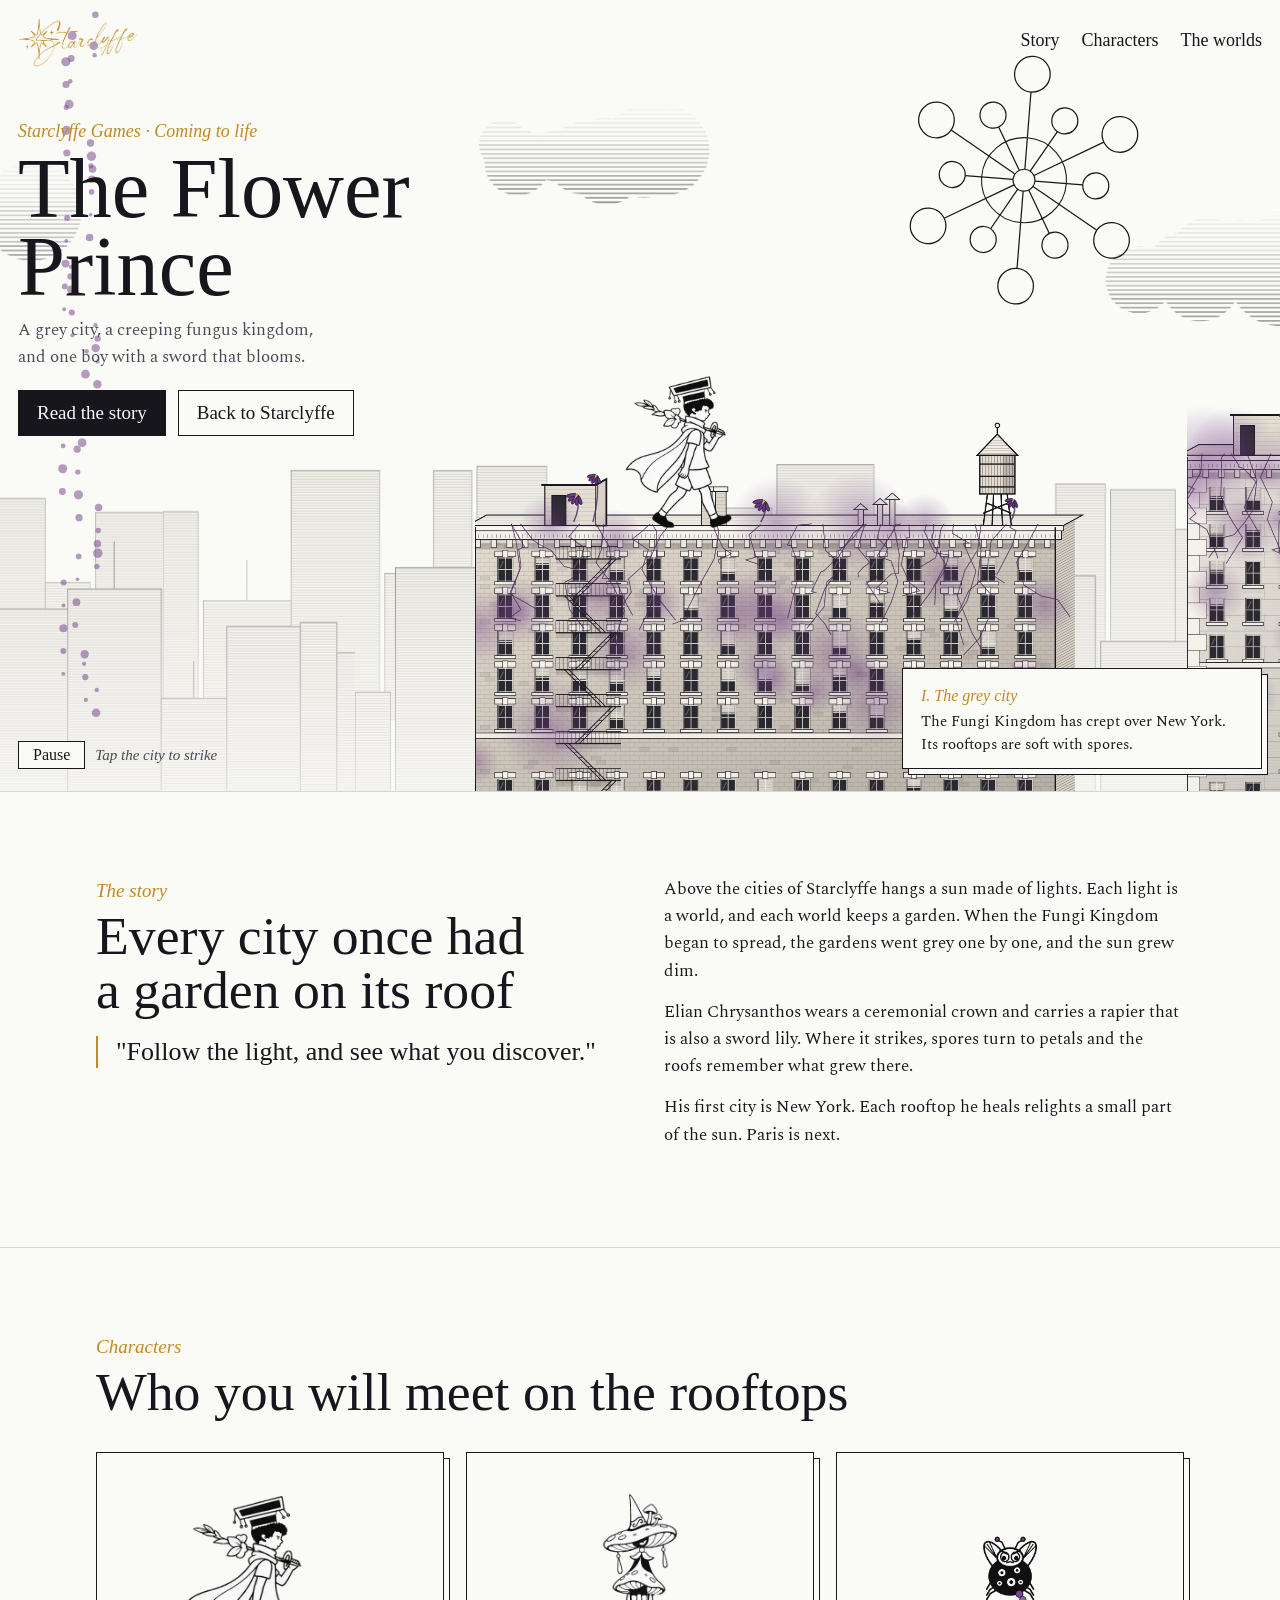
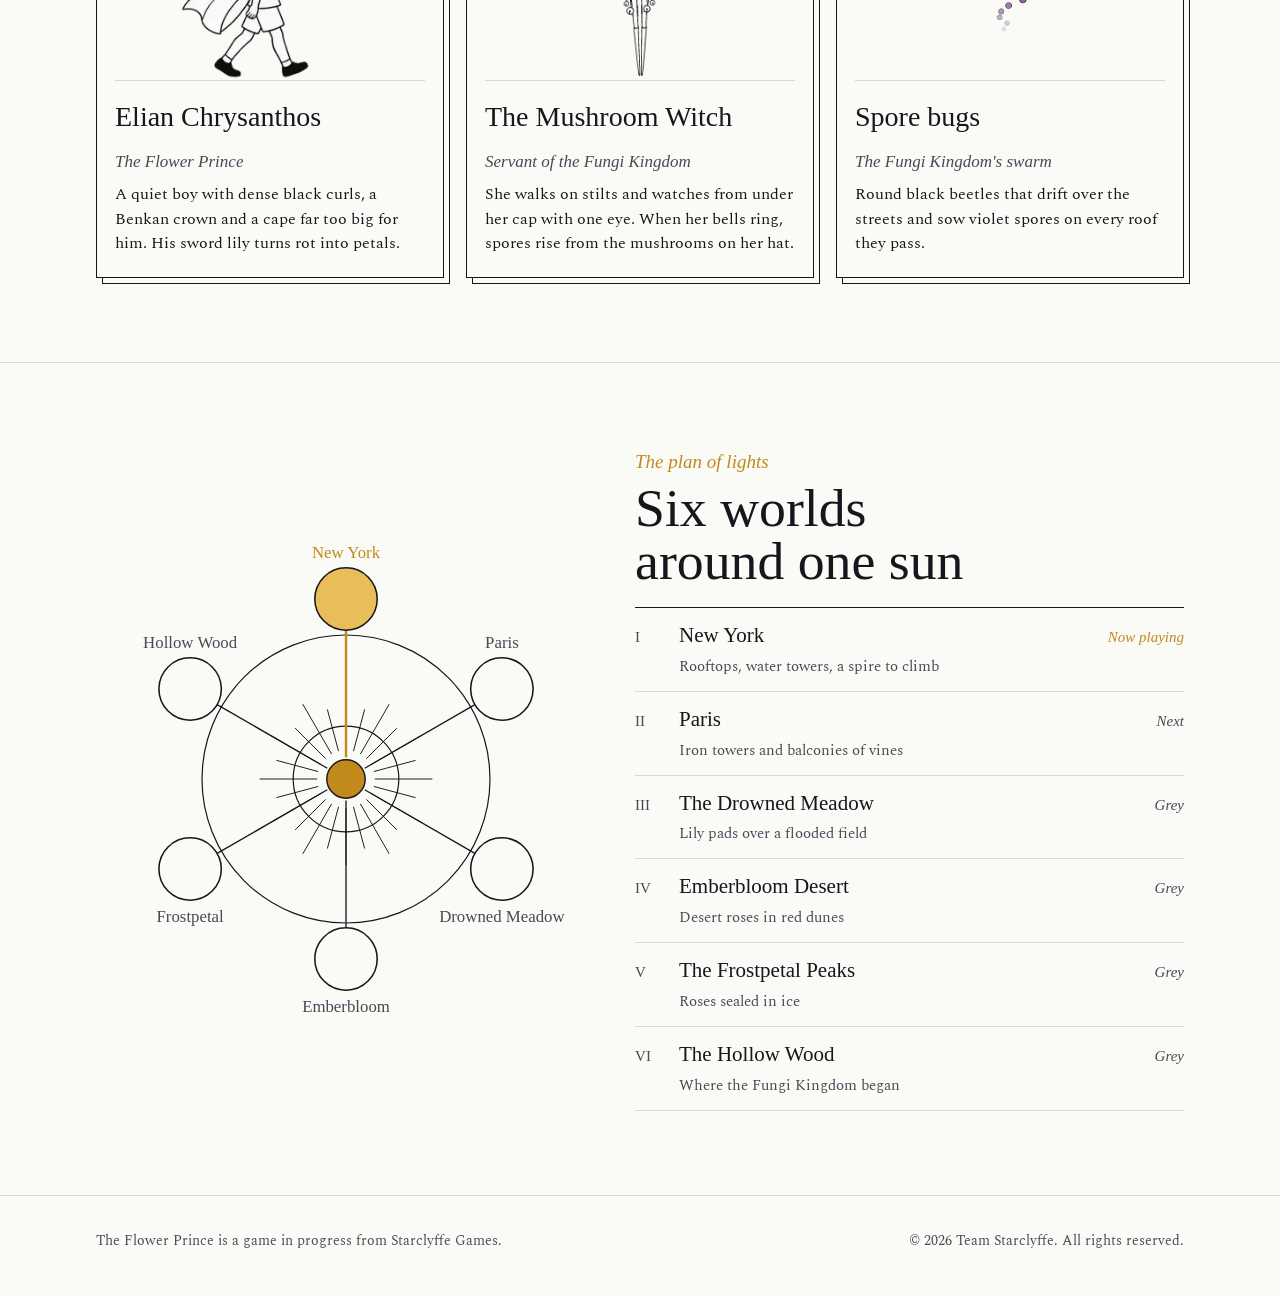
==== flowerprince/index.html @ a13a86b2 "Move Flower Prince preview to /flowerprince" ====
<!DOCTYPE html>
<html lang="en">
<head>
<meta charset="utf-8">
<meta name="viewport" content="width=device-width, initial-scale=1, viewport-fit=cover">
<link rel="icon" href="/favicon.png">
<title>The Flower Prince</title>
<meta name="claude:viewport-fit-sides" content="cover">
<meta name="description" content="The Flower Prince, a game in progress from Starclyffe. A grey city, a fungus kingdom, and one boy with a sword that blooms.">
<link rel="preconnect" href="https://fonts.googleapis.com">
<link rel="preconnect" href="https://fonts.gstatic.com" crossorigin>
<link rel="stylesheet" href="https://fonts.googleapis.com/css2?family=IM+Fell+English:ital@0;1&family=Spectral:ital,wght@0,400;0,500;1,400&display=swap">
<style>
/* Layout: Starclyffe's paper-and-ink universe. A full-width living engraving (the story plays on its own),
   then three quiet sections: the story, the characters, the plan of lights. Colour lives only in flowers and gold. */
:root {
  --paper: #FAFAF7;   /* Starclyffe paper */
  --ink: #17161D;     /* engraving ink */
  --ink2: #4A4855;    /* quiet text */
  --rule: #D9D7D0;    /* hairlines */
  --gold: #C28A1C;    /* the Games world, the sun */
  --crimson: #B0303E; /* passionflowers */
  --spore: #7A4A8E;   /* the Fungi Kingdom */
  --display: "IM Fell English", "Iowan Old Style", Georgia, serif;
  --body: "Spectral", Georgia, serif;
  color-scheme: light;
}
* { box-sizing: border-box; }
html { background: var(--paper); }
body { margin: 0; background: var(--paper); color: var(--ink); font-family: var(--body); font-size: 17px; line-height: 1.6; }
body::before { content: ""; position: fixed; inset: 0 0 auto; height: env(safe-area-inset-top, 0px); z-index: 10; background: var(--paper); }
a { color: inherit; }
:focus-visible { outline: 2px solid var(--gold); outline-offset: 3px; }
.wrap { max-width: 1120px; margin: 0 auto; padding-left: max(16px, env(safe-area-inset-left, 0px)); padding-right: max(16px, env(safe-area-inset-right, 0px)); }

/* top bar, like the cluster page */
.top { position: absolute; z-index: 4; top: env(safe-area-inset-top, 0px); left: 0; right: 0; }
.top .wrap { display: flex; align-items: center; justify-content: space-between; gap: 16px; padding-block: 18px; max-width: none; padding-left: max(18px, env(safe-area-inset-left, 0px)); padding-right: max(18px, env(safe-area-inset-right, 0px)); }
.logo { display: block; width: 120px; aspect-ratio: 1100 / 446; background: var(--gold); -webkit-mask: url(assets/starclyffe-logo.png) center / contain no-repeat; mask: url(assets/starclyffe-logo.png) center / contain no-repeat; }
.nav { display: flex; gap: 22px; font-family: var(--display); font-size: 18px; }
.nav a { text-decoration: none; border-bottom: 1px solid transparent; padding-bottom: 2px; }
.nav a:hover { border-color: var(--ink); }

/* the living engraving */
.hero { position: relative; height: clamp(560px, 88vh, 900px); overflow: hidden; border-bottom: 1px solid var(--rule); background: var(--paper); }
#stage { position: absolute; inset: 0; width: 100%; height: 100%; display: block; cursor: pointer; touch-action: manipulation; }
.title { position: absolute; z-index: 3; left: max(18px, env(safe-area-inset-left, 0px)); top: clamp(86px, 13vh, 130px); max-width: 430px; pointer-events: none; }
.eyebrow { font-family: var(--display); font-style: italic; color: var(--gold); font-size: 18px; }
h1 { font-family: var(--display); font-weight: 400; font-size: clamp(46px, 6.6vw, 88px); line-height: .92; margin: 4px 0 12px; text-wrap: balance; }
.lede { margin: 0 0 18px; color: var(--ink2); max-width: 34ch; }
.cta { display: flex; flex-wrap: wrap; gap: 12px; pointer-events: auto; }
.btn { font-family: var(--display); font-size: 19px; text-decoration: none; padding: 7px 18px; border: 1px solid var(--ink); background: var(--paper); }
.btn.gold { background: var(--ink); color: var(--paper); }
.btn:hover { border-color: var(--gold); color: var(--gold); }
.btn.gold:hover { background: var(--gold); color: var(--paper); }

/* caption card: the Starclyffe double-framed panel */
.card { position: absolute; z-index: 3; right: max(18px, env(safe-area-inset-right, 0px)); bottom: 22px; width: min(360px, calc(100% - 36px)); background: var(--paper); border: 1px solid var(--ink); padding: 14px 18px 12px; box-shadow: 6px 6px 0 -1px var(--paper), 6px 6px 0 0 var(--ink); transition: opacity .5s; }
.card .ch { font-family: var(--display); font-style: italic; color: var(--gold); font-size: 16px; }
.card p { margin: 2px 0 0; font-size: 15px; line-height: 1.5; min-height: 3em; }
.controls { position: absolute; z-index: 3; left: max(18px, env(safe-area-inset-left, 0px)); bottom: 22px; display: flex; gap: 10px; align-items: center; }
.controls button { font-family: var(--display); font-size: 16px; background: var(--paper); border: 1px solid var(--ink); padding: 4px 14px; cursor: pointer; color: var(--ink); }
.hint { font-family: var(--display); font-style: italic; color: var(--ink2); font-size: 15px; }

/* sections */
section.band { padding-block: 84px; border-bottom: 1px solid var(--rule); }
.kicker { font-family: var(--display); font-style: italic; color: var(--gold); font-size: 19px; }
h2 { font-family: var(--display); font-weight: 400; font-size: clamp(34px, 4.2vw, 54px); line-height: 1; margin: 4px 0 18px; text-wrap: balance; }
.story { display: grid; grid-template-columns: minmax(0, 1fr) minmax(0, 1fr); gap: 48px; align-items: start; }
.story p { margin: 0 0 14px; }
.story .quote { font-family: var(--display); font-size: 26px; line-height: 1.25; border-left: 2px solid var(--gold); padding-left: 18px; margin: 6px 0 0; }

.cast { display: grid; grid-template-columns: repeat(3, minmax(0, 1fr)); gap: 22px; margin-top: 32px; }
.cast article { border: 1px solid var(--ink); padding: 18px 18px 20px; display: grid; gap: 8px; align-content: start; background: var(--paper); box-shadow: 6px 6px 0 -1px var(--paper), 6px 6px 0 0 var(--ink); }
.cast .pic { height: 210px; display: grid; place-items: end center; border-bottom: 1px solid var(--rule); margin-bottom: 6px; }
.cast h3 { font-family: var(--display); font-weight: 400; font-size: 28px; margin: 0; }
.cast .role { font-family: var(--display); font-style: italic; color: var(--ink2); }
.cast p { margin: 0; font-size: 15.5px; }
.sprite { width: var(--w); background-repeat: no-repeat; background-position: 0 0; background-size: calc(var(--n) * var(--w)) 100%; animation: play var(--d) steps(var(--n)) infinite; }
@keyframes play { to { background-position: calc(var(--n) * var(--w) * -1) 0; } }
.s-elian { --w: 214px; aspect-ratio: 486 / 436; background-image: url(assets/elian_walk_right_sheet.png); --n: 8; --d: 1s; }
.s-witch { --w: 118px; aspect-ratio: 520 / 880; background-image: url(assets/witch_idle_sheet.png); --n: 8; --d: 1.12s; }
.s-bug { --w: 150px; aspect-ratio: 1; background-image: url(assets/sporebug_fly_sheet.png); --n: 6; --d: .48s; margin-bottom: 30px; }

.lights { display: grid; grid-template-columns: minmax(0, 1fr) minmax(0, 1.1fr); gap: 40px; align-items: center; }
.lights svg { width: 100%; max-width: 480px; height: auto; display: block; margin: 0 auto; }
.lights ol { list-style: none; padding: 0; margin: 0; border-top: 1px solid var(--ink); }
.lights li { display: grid; grid-template-columns: 34px minmax(0, 1fr) auto; gap: 10px; padding: 11px 0; border-bottom: 1px solid var(--rule); align-items: baseline; }
.lights li b { font-family: var(--display); font-weight: 400; font-size: 21px; }
.lights li span { color: var(--ink2); font-size: 15px; }
.lights li em { font-family: var(--display); color: var(--ink2); font-size: 15px; }
.lights li.on em { color: var(--gold); }
.lights .n { font-family: var(--display); color: var(--ink2); }

footer { padding-block: 34px 44px; font-size: 14px; color: var(--ink2); }
footer .wrap { display: flex; justify-content: space-between; gap: 16px; flex-wrap: wrap; }

@media (max-width: 760px) {
  .nav { display: none; }
  .title { max-width: none; right: 18px; }
  .lede { font-size: 15.5px; }
  .card { bottom: 70px; }
  .story, .lights { grid-template-columns: minmax(0, 1fr); }
  .cast { grid-template-columns: minmax(0, 1fr); }
}
@media (prefers-reduced-motion: reduce) { .sprite { animation: none; } .card { transition: none; } }
</style>
</head>
<body>


<header class="top">
  <div class="wrap">
    <a class="logo" href="https://www.starclyffe.com/" aria-label="Starclyffe, back to the cluster"></a>
    <nav class="nav" aria-label="Sections"><a href="#story">Story</a><a href="#cast">Characters</a><a href="#lights">The worlds</a></nav>
  </div>
</header>

<main>
  <section class="hero" aria-label="The Flower Prince, an animated preview">
    <canvas id="stage" role="img" aria-label="An engraved New York skyline overrun by violet fungus. Elian, a boy with a ceremonial crown and a flower sword, crosses the rooftops, defeats a Mushroom Witch and spore bugs, and each roof bursts into colourful flowers while a sun of lights rekindles above."></canvas>
    <div class="title">
      <div class="eyebrow">Starclyffe Games · Coming to life</div>
      <h1>The Flower Prince</h1>
      <p class="lede">A grey city, a creeping fungus kingdom, and one boy with a sword that blooms.</p>
      <div class="cta"><a class="btn gold" href="#story">Read the story</a><a class="btn" href="https://www.starclyffe.com/">Back to Starclyffe</a></div>
    </div>
    <div class="controls"><button id="pause" type="button" aria-pressed="false">Pause</button><span class="hint">Tap the city to strike</span></div>
    <div class="card" aria-live="polite"><div class="ch" id="ch">I. The grey city</div><p id="cap">The Fungi Kingdom has crept over New York. Its rooftops are soft with spores.</p></div>
  </section>

  <section class="band" id="story">
    <div class="wrap story">
      <div>
        <div class="kicker">The story</div>
        <h2>Every city once had a garden on its roof</h2>
        <p class="quote">"Follow the light, and see what you discover."</p>
      </div>
      <div>
        <p>Above the cities of Starclyffe hangs a sun made of lights. Each light is a world, and each world keeps a garden. When the Fungi Kingdom began to spread, the gardens went grey one by one, and the sun grew dim.</p>
        <p>Elian Chrysanthos wears a ceremonial crown and carries a rapier that is also a sword lily. Where it strikes, spores turn to petals and the roofs remember what grew there.</p>
        <p>His first city is New York. Each rooftop he heals relights a small part of the sun. Paris is next.</p>
      </div>
    </div>
  </section>

  <section class="band" id="cast">
    <div class="wrap">
      <div class="kicker">Characters</div>
      <h2>Who you will meet on the rooftops</h2>
      <div class="cast">
        <article>
          <div class="pic"><div class="sprite s-elian" role="img" aria-label="Elian walking"></div></div>
          <h3>Elian Chrysanthos</h3>
          <div class="role">The Flower Prince</div>
          <p>A quiet boy with dense black curls, a Benkan crown and a cape far too big for him. His sword lily turns rot into petals.</p>
        </article>
        <article>
          <div class="pic"><div class="sprite s-witch" role="img" aria-label="The Mushroom Witch swaying"></div></div>
          <h3>The Mushroom Witch</h3>
          <div class="role">Servant of the Fungi Kingdom</div>
          <p>She walks on stilts and watches from under her cap with one eye. When her bells ring, spores rise from the mushrooms on her hat.</p>
        </article>
        <article>
          <div class="pic"><div class="sprite s-bug" role="img" aria-label="A spore bug flying"></div></div>
          <h3>Spore bugs</h3>
          <div class="role">The Fungi Kingdom's swarm</div>
          <p>Round black beetles that drift over the streets and sow violet spores on every roof they pass.</p>
        </article>
      </div>
    </div>
  </section>

  <section class="band" id="lights">
    <div class="wrap lights">
      <svg viewBox="0 0 400 400" role="img" aria-label="The plan of lights: a sun in the centre with six worlds around it. New York is lit." id="plan"></svg>
      <div>
        <div class="kicker">The plan of lights</div>
        <h2>Six worlds around one sun</h2>
        <ol>
          <li class="on"><span class="n">I</span><div><b>New York</b><br><span>Rooftops, water towers, a spire to climb</span></div><em>Now playing</em></li>
          <li><span class="n">II</span><div><b>Paris</b><br><span>Iron towers and balconies of vines</span></div><em>Next</em></li>
          <li><span class="n">III</span><div><b>The Drowned Meadow</b><br><span>Lily pads over a flooded field</span></div><em>Grey</em></li>
          <li><span class="n">IV</span><div><b>Emberbloom Desert</b><br><span>Desert roses in red dunes</span></div><em>Grey</em></li>
          <li><span class="n">V</span><div><b>The Frostpetal Peaks</b><br><span>Roses sealed in ice</span></div><em>Grey</em></li>
          <li><span class="n">VI</span><div><b>The Hollow Wood</b><br><span>Where the Fungi Kingdom began</span></div><em>Grey</em></li>
        </ol>
      </div>
    </div>
  </section>
</main>
<footer><div class="wrap"><span>The Flower Prince is a game in progress from Starclyffe Games.</span><span>© 2026 Team Starclyffe. All rights reserved.</span></div></footer>

<script>
(() => {
  /* ------------------------------------------------------------------ setup */
  const cv = document.getElementById('stage'), ctx = cv.getContext('2d');
  const reduce = matchMedia('(prefers-reduced-motion: reduce)').matches;
  const INK = '#17161D', PAPER = '#FAFAF7', GOLD = '#C28A1C', CRIMSON = '#B0303E';
  const VH = 900;                                    // the world is 900 units tall; width follows the screen
  let W = 0, H = 0, dpr = 1, K = 1, VW = 1600;
  function resize() {
    const r = cv.getBoundingClientRect(); dpr = Math.min(devicePixelRatio || 1, 2);
    W = r.width; H = r.height; cv.width = Math.round(W * dpr); cv.height = Math.round(H * dpr);
    K = H / VH; VW = W / K;
  }
  addEventListener('resize', resize); resize();
  let seed = 7; const rnd = () => (seed = (seed * 16807) % 2147483647) / 2147483647;
  const clamp = (v, a = 0, b = 1) => Math.max(a, Math.min(b, v));
  const lerp = (a, b, u) => a + (b - a) * u;
  const ease = (u) => u * u * (3 - 2 * u);
  const back = (u) => { u = clamp(u); const c = 1.7; return 1 + (c + 1) * Math.pow(u - 1, 3) + c * Math.pow(u - 1, 2); };
  const hatch = (c, x, y, w, h, gap, alpha, lw = 1) => { c.save(); c.beginPath(); c.rect(x, y, w, h); c.clip(); c.strokeStyle = `rgba(23,22,29,${alpha})`; c.lineWidth = lw; c.beginPath(); for (let yy = y + gap / 2; yy < y + h; yy += gap) { c.moveTo(x, yy); c.lineTo(x + w, yy); } c.stroke(); c.restore(); };

  /* ------------------------------------------------------------------ sprites */
  const SH = {
    idle: { src: 'elian_idle_right_sheet.png', fw: 486, fh: 436, px: 243, py: 428, d: Array(8).fill(180) },
    walk: { src: 'elian_walk_right_sheet.png', fw: 486, fh: 436, px: 243, py: 428, d: Array(8).fill(125) },
    jump: { src: 'elian_jump_right_sheet.png', fw: 486, fh: 436, px: 243, py: 428, d: [90, 110, 90, 130, 100, 90, 110, 120].map(v => v * 1.35) },
    slash: { src: 'fx_slash_right_sheet.png', fw: 486, fh: 436, px: 243, py: 428, d: [50, 50, 60, 70, 80, 100] },
    witch: { src: 'witch_idle_sheet.png', fw: 520, fh: 880, px: 261, py: 859, d: Array(8).fill(140) },
    cast: { src: 'witch_cast_sheet.png', fw: 520, fh: 880, px: 261, py: 859, d: [90, 90, 90, 110, 110, 110, 100, 120] },
    wdie: { src: 'witch_death_sheet.png', fw: 520, fh: 880, px: 261, py: 859, d: [60, 80, 90, 90, 100, 110, 400] },
    bug: { src: 'sporebug_fly_sheet.png', fw: 256, fh: 256, px: 128, py: 128, d: Array(6).fill(80) },
    bdie: { src: 'sporebug_death_sheet.png', fw: 256, fh: 256, px: 128, py: 128, d: [60, 80, 90, 90, 100, 110, 400] }
  };
  let pending = 0;
  for (const k in SH) { const s = SH[k]; s.img = new Image(); pending++; s.img.onload = () => pending--; s.img.src = 'assets/' + s.src; s.total = s.d.reduce((a, b) => a + b, 0); }
  const FL = ['ran_big', 'ran_side', 'aster', 'aster_top', 'daisy', 'daisy_tilt', 'pet_a', 'pet_c', 'pet_d', 'pet_e'];
  const FIMG = {}; FL.forEach(n => { const im = new Image(); im.src = 'assets/fl_' + n + '.png'; FIMG[n] = im; });
  function frameAt(s, ms, loop) {
    let t = loop ? ms % s.total : Math.min(ms, s.total - 1);
    for (let i = 0; i < s.d.length; i++) { if (t < s.d[i]) return i; t -= s.d[i]; }
    return s.d.length - 1;
  }
  function sprite(name, ms, x, y, sc, loop = true, alpha = 1, frame) {
    const s = SH[name]; if (!s.img.complete) return;
    const f = frame ?? frameAt(s, ms, loop);
    ctx.globalAlpha = alpha;
    ctx.drawImage(s.img, f * s.fw, 0, s.fw, s.fh, x - s.px * sc, y - s.py * sc, s.fw * sc, s.fh * sc);
    ctx.globalAlpha = 1;
  }

  /* ------------------------------------------------------------------ engraved city */
  const ES = .42;                   // Elian's scale: about 135 units tall
  const B = [
    { x: -300, w: 660, roof: 600, mat: 'brick', fire: .12, tower: .9, props: ['bulkhead', 'chimney', 'vents'], enemies: [{ type: 'witch', x: 160, act: 'full' }], land: -150 },
    { x: 510, w: 440, roof: 520, mat: 'stone', props: ['bulkhead', 'ac', 'antenna'], enemies: [{ type: 'bug' }, { type: 'bug' }], land: 570 },
    { x: 1110, w: 500, roof: 615, mat: 'brick2', fire: .55, tower: .22, props: ['chimney', 'vents'], enemies: [{ type: 'bug' }, { type: 'witch', x: 1450, act: 'short' }], land: 1170 },
    { x: 1770, w: 640, roof: 560, mat: 'deco', spire: true, props: ['ac'], enemies: [{ type: 'witch', x: 2160, act: 'rematch' }], land: 1830 }
  ];
  const DEPTH = 22, S2 = 2, FLOOR = 42;
  function buildFacade(b, i) {
    seed = 31 + i * 17;
    const top = b.spire ? b.roof - 360 : b.roof - 120, h = 1000 - top;
    const c = document.createElement('canvas'); c.width = (b.w + DEPTH + 30) * S2; c.height = (h + 20) * S2;
    const g = c.getContext('2d'); g.scale(S2, S2); g.translate(0, 14);
    const R = b.roof - top;
    const L = (x1, y1, x2, y2, a = .9, w = 1) => { g.strokeStyle = `rgba(23,22,29,${a})`; g.lineWidth = w; g.beginPath(); g.moveTo(x1, y1); g.lineTo(x2, y2); g.stroke(); };
    const box = (x, y, w, hh, fill, a = .9, lw = 1) => { g.fillStyle = fill; g.fillRect(x, y, w, hh); g.strokeStyle = `rgba(23,22,29,${a})`; g.lineWidth = lw; g.strokeRect(x, y, w, hh); };

    /* wall materials, drawn as engraving: courses of brick or blocks of stone, darker toward the shaded right */
    function wall(x, y, w, hh, mat) {
      const base = { brick: '#E4DCCF', brick2: '#DED6CA', stone: '#EEEAE1', deco: '#ECE8DF' }[mat];
      g.fillStyle = base; g.fillRect(x, y, w, hh);
      g.save(); g.beginPath(); g.rect(x, y, w, hh); g.clip();
      if (mat.startsWith('brick')) {
        for (let yy = y, r = 0; yy < y + hh; yy += 5, r++) {
          L(x, yy, x + w, yy, .2, .6);
          for (let xx = x + (r % 2) * 5.5; xx < x + w; xx += 11) { L(xx, yy, xx, yy + 5, .13, .5); if (rnd() < .035) { g.fillStyle = 'rgba(23,22,29,.08)'; g.fillRect(xx, yy, 11, 5); } }
        }
      } else {
        const bh = mat === 'deco' ? 24 : 18;
        for (let yy = y, r = 0; yy < y + hh; yy += bh, r++) { L(x, yy, x + w, yy, .22, .7); for (let xx = x + (r % 2) * 22; xx < x + w; xx += 44) L(xx, yy, xx, yy + bh, .16, .6); }
        for (let yy = y + 2; yy < y + hh; yy += 3.4) L(x, yy, x + w, yy, .05, .5);   // fine engraving tone
      }
      // light from the left: the facade darkens toward its right edge and toward the street
      const gx = g.createLinearGradient(x, 0, x + w, 0); gx.addColorStop(0, 'rgba(23,22,29,0)'); gx.addColorStop(1, 'rgba(23,22,29,.12)'); g.fillStyle = gx; g.fillRect(x, y, w, hh);
      const gy = g.createLinearGradient(0, y, 0, y + hh); gy.addColorStop(0, 'rgba(23,22,29,0)'); gy.addColorStop(1, 'rgba(23,22,29,.16)'); g.fillStyle = gy; g.fillRect(x, y, w, hh);
      g.restore();
    }
    /* a window: stone lintel, recessed dark pane, two-over-two sash, sometimes a half-drawn shade, a glint, a sill */
    function win(x, y, ww, wh, mat) {
      if (mat.startsWith('brick')) { box(x - 3, y - 7, ww + 6, 6, '#F1EDE5', .8, .8); box(x + ww / 2 - 3, y - 8, 6, 8, '#F6F3EC', .8, .8); }
      g.fillStyle = '#2B2930'; g.fillRect(x, y, ww, wh);
      const shade = rnd() < .38 ? wh * (.25 + rnd() * .45) : 0;
      if (shade) { g.fillStyle = '#D9D4CA'; g.fillRect(x + 1.5, y + 1.5, ww - 3, shade); for (let yy = y + 4; yy < y + shade; yy += 3) L(x + 1.5, yy, x + ww - 1.5, yy, .18, .5); L(x + 1.5, y + shade, x + ww - 1.5, y + shade, .7, 1); }
      g.strokeStyle = 'rgba(241,237,229,.85)'; g.lineWidth = 1.1; g.strokeRect(x + .8, y + .8, ww - 1.6, wh - 1.6);
      L(x, y + wh / 2, x + ww, y + wh / 2, 0, 1); g.strokeStyle = 'rgba(241,237,229,.85)'; g.beginPath(); g.moveTo(x, y + wh / 2); g.lineTo(x + ww, y + wh / 2); g.moveTo(x + ww / 2, y); g.lineTo(x + ww / 2, y + wh); g.stroke();
      if (!shade || rnd() < .5) { g.strokeStyle = 'rgba(255,255,255,.22)'; g.lineWidth = 1.4; g.beginPath(); g.moveTo(x + 3, y + wh / 2 - 2); g.lineTo(x + ww / 2 - 2, y + 4); g.stroke(); }
      g.fillStyle = 'rgba(23,22,29,.35)'; g.fillRect(x, y, 2, wh);                                   // reveal shadow
      box(x - 3, y + wh, ww + 6, 3.5, '#F3F0E9', .85, .8);
      for (let k = 0; k < 3; k++) L(x - 2, y + wh + 5 + k * 1.6, x + ww + 2, y + wh + 5 + k * 1.6, .18 - k * .05, .6);
    }
    /* projecting cornice with brackets and dentils, and its cast shadow */
    function cornice(x, y, w) {
      g.fillStyle = 'rgba(23,22,29,.22)'; g.fillRect(x, y + 18, w, 7);
      box(x - 7, y + 4, w + 14, 10, '#F4F1EA', .9, 1);
      for (let xx = x; xx < x + w - 4; xx += 18) box(xx, y + 14, 6, 9, '#ECE8DF', .8, .8);
      for (let xx = x - 6; xx < x + w + 6; xx += 5) L(xx, y + 8, xx, y + 12, .5, .7);
      box(x - 9, y - 2, w + 18, 6, '#F7F5EF', .9, 1);                                               // coping
    }
    function fireEscape(x, y0, y1) {
      const w = 74;
      for (let yy = y0 + FLOOR - 6, k = 0; yy < y1; yy += FLOOR, k++) {
        L(x, yy, x + w, yy, .95, 1.6);                                     // platform
        L(x, yy - 14, x + w, yy - 14, .9, 1.1);                            // rail
        for (let xx = x; xx <= x + w; xx += 4.5) L(xx, yy, xx, yy - 14, .55, .6);
        const up = k % 2 ? x + 10 : x + w - 10, dn = k % 2 ? x + w - 22 : x + 22;   // zig-zag stairs to the next landing
        if (yy + FLOOR < y1) { L(up, yy, dn, yy + FLOOR, .9, 1.1); L(up + 5, yy, dn + 5, yy + FLOOR, .9, 1.1); for (let s = 0; s < 8; s++) { const u = s / 8; L(lerp(up, dn, u), lerp(yy, yy + FLOOR, u), lerp(up + 5, dn + 5, u), lerp(yy, yy + FLOOR, u), .7, .7); } }
        g.fillStyle = 'rgba(23,22,29,.12)'; g.fillRect(x, yy + 1, w, 5);
      }
    }
    function sideFace(x, y, w, hh) {
      g.fillStyle = '#D8D2C6'; g.beginPath(); g.moveTo(x + w, y); g.lineTo(x + w + DEPTH, y - 12); g.lineTo(x + w + DEPTH, y + hh); g.lineTo(x + w, y + hh); g.fill();
      g.save(); g.clip(); for (let k = -40; k < hh + 40; k += 3) L(x + w, y + k, x + w + DEPTH, y + k - 12, .3, .8); g.restore();
      g.fillStyle = '#EFEBE3'; g.beginPath(); g.moveTo(x - 9, y - 2); g.lineTo(x + DEPTH - 9, y - 14); g.lineTo(x + w + DEPTH + 9, y - 14); g.lineTo(x + w + 9, y - 2); g.closePath(); g.fill();
      g.strokeStyle = INK; g.lineWidth = 1.2; g.stroke();
      for (let k = 1; k < 4; k++) L(x - 9 + k * 6, y - 2 - k * 3, x + w + 9 + k * 6, y - 2 - k * 3, .14, .6);   // tar-paper roof
    }
    function facade(x, y, w, hh, mat, opts = {}) {
      sideFace(x, y, w, hh);
      wall(x, y, w, hh, mat);
      if (mat === 'deco') {   // vertical piers carry the eye upward; spandrels get a chevron
        const cols = Math.max(3, Math.floor(w / 32)), cw = w / cols;
        for (let k = 0; k <= cols; k++) { const px = x + k * cw; box(px - 3.5, y + 4, 7, hh, '#F3F0E8', .55, .7); L(px + 2.5, y + 4, px + 2.5, y + hh, .18, 1.6); }
        for (let yy = y + 26; yy < y + hh; yy += FLOOR) for (let k = 0; k < cols; k++) {
          const wx = x + k * cw + 6, ww = cw - 12;
          win(wx, yy, ww, 25, mat);
          g.strokeStyle = 'rgba(23,22,29,.45)'; g.lineWidth = .8; g.beginPath(); for (let s = 0; s < 4; s++) { g.moveTo(wx + s * ww / 4, yy + 36); g.lineTo(wx + s * ww / 4 + ww / 8, yy + 31); g.lineTo(wx + (s + 1) * ww / 4, yy + 36); } g.stroke();
        }
      } else {
        const cols = Math.max(2, Math.floor((w - 26) / 40)), cw = (w - 26) / cols;
        for (let r = 0, yy = y + 34; yy < y + hh; r++, yy += FLOOR) {
          if (r === 5) { box(x - 2, yy - 10, w + 4, 6, '#F1EDE5', .8, .9); continue; }   // belt course
          for (let k = 0; k < cols; k++) win(x + 13 + k * cw + cw / 2 - 9, yy, 18, 28, mat);
        }
        if (mat === 'stone') for (let yy = y + 4; yy < y + hh; yy += 18) { const a = (Math.round(yy / 18) % 2) ? 14 : 22; box(x, yy, a, 18, '#F4F1EA', .55, .7); box(x + w - a, yy, a, 18, '#E2DDD3', .55, .7); }   // quoins
        if (opts.fire) fireEscape(x + 13 + Math.round(opts.fire * cols) * cw - 6, y, y + hh);
      }
      cornice(x, y, w);
      L(x, y, x, y + hh, 1, 1.6); L(x + w, y, x + w, y + hh, 1, 1.6);
    }
    /* rooftop clutter */
    function prop(kind, px) {
      const y = R - 2;
      if (kind === 'bulkhead') { box(px, y - 46, 58, 46, '#E3DDD2', .95, 1.2); for (let yy = y - 46; yy < y; yy += 5) L(px, yy, px + 58, yy, .16, .6); box(px + 8, y - 34, 16, 34, '#2B2930', 1, 1); L(px - 4, y - 46, px + 62, y - 46, 1, 2); g.fillStyle = '#D8D2C6'; g.beginPath(); g.moveTo(px + 58, y - 46); g.lineTo(px + 70, y - 53); g.lineTo(px + 70, y); g.lineTo(px + 58, y); g.fill(); g.stroke(); }
      if (kind === 'chimney') { [0, 16].forEach(o => { box(px + o, y - 40, 12, 40, '#DED6CA', .95, 1); for (let yy = y - 40; yy < y; yy += 4) L(px + o, yy, px + o + 12, yy, .22, .5); box(px + o - 2, y - 44, 16, 5, '#F3F0E9', .95, 1); }); }
      if (kind === 'vents') { [0, 22, 36].forEach((o, k) => { const hh = 18 + k * 6; box(px + o, y - hh, 6, hh, '#E8E3DA', .9, 1); g.fillStyle = '#F3F0E9'; g.beginPath(); g.moveTo(px + o - 5, y - hh); g.lineTo(px + o + 3, y - hh - 7); g.lineTo(px + o + 11, y - hh); g.closePath(); g.fill(); g.stroke(); }); }
      if (kind === 'ac') { box(px, y - 22, 46, 22, '#E6E1D7', .95, 1.1); for (let xx = px + 4; xx < px + 44; xx += 3) L(xx, y - 19, xx, y - 3, .45, .6); g.beginPath(); g.arc(px + 34, y - 11, 7, 0, 7); g.stroke(); }
      if (kind === 'antenna') { L(px, y, px, y - 90, 1, 1.4); [20, 34, 48].forEach((o, k) => L(px - 14 + k * 3, y - 90 + o, px + 14 - k * 3, y - 90 + o, 1, 1)); }
    }
    function waterTower(tx) {
      const ty = R - 2;
      g.strokeStyle = INK; g.lineWidth = 1.6;
      g.beginPath(); [-16, -6, 6, 16].forEach(dx => { g.moveTo(tx + dx, ty); g.lineTo(tx + dx * .7, ty - 36); }); g.stroke();
      g.beginPath(); g.moveTo(tx - 16, ty - 14); g.lineTo(tx + 13, ty - 26); g.moveTo(tx + 16, ty - 14); g.lineTo(tx - 13, ty - 26); g.stroke();
      box(tx - 20, ty - 80, 40, 44, '#E3DCCF', 1, 1.6);
      for (let k = -20; k < 20; k += 3.4) L(tx + k, ty - 80, tx + k, ty - 36, .38, .8);
      g.fillStyle = 'rgba(23,22,29,.18)'; g.fillRect(tx + 6, ty - 80, 14, 44);
      [-70, -56, -44].forEach(o => L(tx - 20, ty + o, tx + 20, ty + o, 1, 1.4));
      g.fillStyle = '#F2EEE6'; g.lineWidth = 1.6; g.beginPath(); g.moveTo(tx - 23, ty - 80); g.lineTo(tx, ty - 104); g.lineTo(tx + 23, ty - 80); g.closePath(); g.fill(); g.stroke();
      for (let k = 0; k < 7; k++) L(tx - 20 + k * 3, ty - 82 - k * 3, tx + 20 - k * 3, ty - 82 - k * 3, .3, .7);
      L(tx, ty - 104, tx, ty - 112, 1, 1.4); g.beginPath(); g.arc(tx, ty - 114, 2.5, 0, 7); g.stroke();
    }

    facade(0, R, b.w, h - R, b.mat, { fire: b.fire });
    if (b.spire) {
      const t1 = { x: b.w * .16, w: b.w * .68, y: R - 130 }, t2 = { x: b.w * .29, w: b.w * .42, y: R - 236 }, cx = b.w / 2;
      facade(t2.x, t2.y, t2.w, 120, 'deco'); facade(t1.x, t1.y, t1.w, 136, 'deco');
      // the crown: stepped ribs, then the mast
      box(cx - 34, t2.y - 40, 68, 40, '#EFEBE2', 1, 1.4); for (let k = -30; k <= 30; k += 6) L(cx + k, t2.y - 40, cx + k, t2.y, .35, .8);
      box(cx - 22, t2.y - 72, 44, 32, '#F2EEE6', 1, 1.4); for (let k = -18; k <= 18; k += 6) L(cx + k, t2.y - 72, cx + k, t2.y - 40, .35, .8);
      g.fillStyle = '#F4F1EA'; g.beginPath(); g.moveTo(cx - 14, t2.y - 72); g.lineTo(cx - 5, t2.y - 116); g.lineTo(cx + 5, t2.y - 116); g.lineTo(cx + 14, t2.y - 72); g.closePath(); g.fill(); g.strokeStyle = INK; g.lineWidth = 1.4; g.stroke();
      for (let k = 0; k < 6; k++) L(cx - 13 + k * 1.6, t2.y - 76 - k * 7, cx + 13 - k * 1.6, t2.y - 76 - k * 7, .5, .8);
      L(cx, t2.y - 116, cx, 0, 1, 2.2);
      [8, 20, 34].forEach(o => L(cx - 6, t2.y - 116 - o, cx + 6, t2.y - 116 - o, 1, 1.2));
    }
    (b.props || []).forEach((p, k) => prop(p, b.w * (.12 + k * .27) + (b.spire ? b.w * .55 : 0)));
    if (b.tower) waterTower(b.w * b.tower);
    b.img = c; b.top = top;
    // the rot: violet patches and threads of mycelium, drawn once, faded out as the roof heals
    const m = document.createElement('canvas'); m.width = c.width; m.height = c.height; const q = m.getContext('2d'); q.scale(S2, S2); q.translate(0, 14);
    for (let k = 0; k < 26; k++) {
      const x = rnd() * b.w, y = R - 6 + Math.pow(rnd(), 1.8) * 300, r = 18 + rnd() * 46;
      const gr = q.createRadialGradient(x, y, 0, x, y, r); gr.addColorStop(0, 'rgba(110,60,130,.38)'); gr.addColorStop(.6, 'rgba(110,60,130,.14)'); gr.addColorStop(1, 'rgba(110,60,130,0)');
      q.fillStyle = gr; q.beginPath(); q.arc(x, y, r, 0, 7); q.fill();
    }
    q.strokeStyle = 'rgba(70,35,85,.7)'; q.lineWidth = 1.1;
    for (let k = 0; k < 30; k++) { let x = rnd() * b.w, y = R - 4; q.beginPath(); q.moveTo(x, y); for (let s = 0; s < 6; s++) { x += (rnd() - .5) * 40; y += rnd() * 34; q.lineTo(x, y); } q.stroke(); }
    b.rot = m;
  }
  B.forEach(buildFacade);

  /* distant skyline layers and halftone clouds */
  function skyline(alpha, base, hmin, hmax, sd) {
    seed = sd; const c = document.createElement('canvas'), LW = 2400; c.width = LW; c.height = 600; const g = c.getContext('2d');
    let x = 0;
    while (x < LW) {
      const w = 40 + rnd() * 90, h = hmin + rnd() * (hmax - hmin), y = 600 - h;
      g.fillStyle = `rgba(241,239,232,1)`; g.fillRect(x, y, w, h);
      hatch(g, x, y, w, h, 3, alpha, .8);
      g.strokeStyle = `rgba(23,22,29,${alpha * 2})`; g.lineWidth = 1; g.strokeRect(x + .5, y + .5, w, h);
      if (rnd() < .25) { g.beginPath(); g.moveTo(x + w / 2, y); g.lineTo(x + w / 2, y - 30 - rnd() * 40); g.stroke(); }
      x += w + (rnd() < .3 ? 6 : 0);
    }
    return { c, LW, base };
  }
  const FAR = skyline(.16, 640, 120, 300, 5), MID = skyline(.28, 740, 80, 260, 9);
  function cloud(sd, w, h) {
    seed = sd; const c = document.createElement('canvas'); c.width = w; c.height = h; const g = c.getContext('2d');
    const blobs = Array.from({ length: 9 }, () => [w * (.15 + rnd() * .7), h * (.35 + rnd() * .35), h * (.22 + rnd() * .28)]);
    g.beginPath(); blobs.forEach(([x, y, r]) => { g.moveTo(x + r, y); g.arc(x, y, r, 0, 7); }); g.save(); g.clip();
    for (let y = 0; y < h; y += 5) { const t = y / h; g.strokeStyle = `rgba(23,22,29,${.08 + t * .4})`; g.lineWidth = .6 + t * 1.8; g.beginPath(); g.moveTo(0, y); g.lineTo(w, y); g.stroke(); }
    g.restore(); return c;
  }
  const CLOUDS = [[cloud(3, 420, 150), 120, 180], [cloud(8, 340, 120), 900, 120], [cloud(12, 460, 160), 1600, 230], [cloud(15, 300, 110), 2300, 150]];

  /* ------------------------------------------------------------------ flowers */
  function leaf(x, y, len, ang) {
    ctx.save(); ctx.translate(x, y); ctx.rotate(ang);
    ctx.fillStyle = '#6E9A5E'; ctx.strokeStyle = '#2F4A2A'; ctx.lineWidth = .9;
    ctx.beginPath(); ctx.moveTo(0, 0); ctx.bezierCurveTo(len * .3, -len * .32, len * .75, -len * .26, len, 0); ctx.bezierCurveTo(len * .75, len * .24, len * .3, len * .28, 0, 0); ctx.fill(); ctx.stroke();
    ctx.beginPath(); ctx.moveTo(0, 0); ctx.lineTo(len * .92, 0); ctx.stroke(); ctx.restore();
  }
  function passionflower(x, y, r, rot) {   // red passiflora: ten petals, a fringe of filaments, a green crown
    ctx.save(); ctx.translate(x, y); ctx.rotate(rot);
    for (let k = 0; k < 10; k++) { const a = k / 10 * 6.283 + (k % 2) * .2; ctx.fillStyle = k % 2 ? '#C3283A' : '#A81E30'; ctx.strokeStyle = '#4A0F18'; ctx.lineWidth = .8; ctx.beginPath(); ctx.ellipse(Math.cos(a) * r * .5, Math.sin(a) * r * .5, r * .55, r * .2, a, 0, 7); ctx.fill(); ctx.stroke(); }
    ctx.lineWidth = 1; for (let k = 0; k < 44; k++) { const a = k / 44 * 6.283; ctx.strokeStyle = k % 3 ? '#F2D6E0' : '#5B2A60'; ctx.beginPath(); ctx.moveTo(Math.cos(a) * r * .2, Math.sin(a) * r * .2); ctx.lineTo(Math.cos(a) * r * .62, Math.sin(a) * r * .62); ctx.stroke(); }
    ctx.fillStyle = '#9DBB6A'; ctx.beginPath(); ctx.arc(0, 0, r * .17, 0, 7); ctx.fill(); ctx.strokeStyle = '#2F4A2A'; ctx.stroke();
    ctx.strokeStyle = '#D9B45A'; ctx.lineWidth = 2; for (let k = 0; k < 5; k++) { const a = k / 5 * 6.283; ctx.beginPath(); ctx.moveTo(0, 0); ctx.lineTo(Math.cos(a) * r * .3, Math.sin(a) * r * .3); ctx.stroke(); }
    ctx.restore();
  }
  function desertRose(x, y, r, rot) {      // adenium: five broad petals, white heart, deep pink rims
    ctx.save(); ctx.translate(x, y); ctx.rotate(rot);
    for (let k = 0; k < 5; k++) {
      const a = k / 5 * 6.283; ctx.save(); ctx.rotate(a);
      const gr = ctx.createLinearGradient(0, 0, r, 0); gr.addColorStop(0, '#FFF6F4'); gr.addColorStop(.45, '#F3A9BE'); gr.addColorStop(1, '#C93D6E');
      ctx.fillStyle = gr; ctx.strokeStyle = '#6E1E3A'; ctx.lineWidth = .8;
      ctx.beginPath(); ctx.moveTo(0, 0); ctx.bezierCurveTo(r * .3, -r * .5, r * 1.05, -r * .5, r, 0); ctx.bezierCurveTo(r * 1.05, r * .45, r * .3, r * .4, 0, 0); ctx.fill(); ctx.stroke(); ctx.restore();
    }
    ctx.fillStyle = '#8E2448'; ctx.beginPath(); ctx.arc(0, 0, r * .12, 0, 7); ctx.fill(); ctx.restore();
  }
  function nightshade(x, y, r, wilt) {      // the Fungi Kingdom's poison bells: violet, drooping, a yellow beak
    ctx.save(); ctx.translate(x, y); ctx.rotate(.5 + wilt * 1.2); ctx.globalAlpha *= 1 - wilt;
    for (let k = 0; k < 5; k++) { const a = Math.PI / 2 + (k - 2) * .45; ctx.fillStyle = '#6A3C86'; ctx.strokeStyle = '#2A1638'; ctx.lineWidth = .8; ctx.beginPath(); ctx.ellipse(Math.cos(a) * r * .55, Math.sin(a) * r * .55, r * .5, r * .16, a, 0, 7); ctx.fill(); ctx.stroke(); }
    ctx.fillStyle = '#E0B93A'; ctx.beginPath(); ctx.moveTo(-r * .12, 0); ctx.lineTo(0, r * .5); ctx.lineTo(r * .12, 0); ctx.fill(); ctx.restore();
  }
  // every roof gets its own planting: a few tall stems, window boxes, vines and, on the spire, a great bouquet
  B.forEach((b, i) => {
    seed = 101 + i * 13; b.fl = []; b.vines = []; b.poison = [];
    const kinds = ['ran_big', 'ran_side', 'aster', 'aster_top', 'daisy', 'daisy_tilt', 'pet_a', 'pet_c', 'pet_d', 'pet_e', 'passion', 'rose', 'passion', 'rose'];
    const pick = () => kinds[Math.floor(rnd() * kinds.length)];
    const add = (bx, by, tx, ty, size, kind, delay) => b.fl.push({ bx, by, tx, ty, size, kind: kind || pick(), delay, rot: (rnd() - .5) * .8, sw: rnd() * 6 });
    const stems = i === 3 ? 4 : 5 + Math.floor(rnd() * 3);
    for (let k = 0; k < stems; k++) { const bx = b.x + 20 + rnd() * (b.w - 40); add(bx, b.roof - 6, bx + (rnd() - .5) * 60, b.roof - 70 - rnd() * 140, 34 + rnd() * 26, null, rnd() * .5); }
    for (let k = 0; k < 7; k++) { const bx = b.x + 20 + rnd() * (b.w - 40), by = b.roof + 40 + rnd() * 240; add(bx, by, bx + (rnd() - .5) * 40, by - 20 - rnd() * 40, 20 + rnd() * 14, null, .2 + rnd() * .6); }
    if (i === 3) {  // the bouquet on the spire, like a vase
      const cx = b.x + b.w / 2, cy = b.roof - 352;
      for (let k = 0; k < 22; k++) { const a = rnd() * 6.283, d = Math.sqrt(rnd()); add(cx, cy, cx + Math.cos(a) * 105 * d, cy - 120 + Math.sin(a) * 95 * d, 38 + rnd() * 26, null, .1 + rnd() * .6); }
    }
    for (let k = 0; k < 2; k++) { const vx = b.x + 30 + rnd() * (b.w - 60); b.vines.push({ x: vx, ph: rnd() * 6, delay: rnd() * .3 }); }
    for (let k = 0; k < 4; k++) b.poison.push({ x: b.x + 30 + rnd() * (b.w - 60), r: 9 + rnd() * 6, h: 30 + rnd() * 40 });
    b.heal = 0;
  });
  function drawFlower(f, grow, t) {
    const g = clamp((grow - f.delay) / .6); if (g <= 0) return;
    const sway = Math.sin(t * 1.3 + f.sw) * 4 * g;
    const hx = lerp(f.bx, f.tx, ease(g)) + sway, hy = lerp(f.by, f.ty, ease(g));
    ctx.strokeStyle = '#4E7A44'; ctx.lineWidth = 2.2; ctx.beginPath(); ctx.moveTo(f.bx, f.by); ctx.quadraticCurveTo(f.bx + (f.tx - f.bx) * .2, (f.by + hy) / 2, hx, hy); ctx.stroke();
    if (g > .3) leaf(lerp(f.bx, hx, .45), lerp(f.by, hy, .45), f.size * .55 * g, -Math.PI / 2 + (f.sw > 3 ? .9 : -.9) - Math.PI / 2 * (f.sw > 3 ? 0 : 1) + Math.PI / 2);
    const s = f.size * back(clamp((g - .35) / .65));
    if (s <= 0) return;
    if (f.kind === 'passion') return passionflower(hx, hy, s * .55, f.rot + t * .1);
    if (f.kind === 'rose') return desertRose(hx, hy, s * .5, f.rot);
    const im = FIMG[f.kind]; if (!im.complete || !im.naturalWidth) return;
    const sc = s * 1.1 / Math.max(im.naturalWidth, im.naturalHeight);
    ctx.save(); ctx.translate(hx, hy); ctx.rotate(f.rot * .6); ctx.drawImage(im, -im.naturalWidth * sc / 2, -im.naturalHeight * sc / 2, im.naturalWidth * sc, im.naturalHeight * sc); ctx.restore();
  }
  function drawVine(b, v, grow, t) {
    const g = clamp((grow - v.delay) / .8); if (g <= 0) return;
    const y0 = 940, y1 = b.roof - 4, yEnd = lerp(y0, y1, g);
    ctx.strokeStyle = '#4E7A44'; ctx.lineWidth = 2.4; ctx.beginPath();
    for (let y = y0; y >= yEnd; y -= 6) { const x = v.x + Math.sin(y / 38 + v.ph) * 14; y === y0 ? ctx.moveTo(x, y) : ctx.lineTo(x, y); }
    ctx.stroke();
    for (let y = y0 - 20; y > yEnd; y -= 34) { const x = v.x + Math.sin(y / 38 + v.ph) * 14, side = (Math.round(y / 34) % 2) ? 1 : -1; leaf(x, y, 18, side > 0 ? -.4 : Math.PI + .4); }
    if (g > .9) passionflower(v.x + Math.sin(yEnd / 38 + v.ph) * 14, yEnd - 6, 12, t * .2);
  }

  /* ------------------------------------------------------------------ the plan of lights (the sun) */
  const RAYS = Array.from({ length: 12 }, (_, k) => ({ a: -Math.PI / 2 + k / 12 * 6.283, long: k % 2 === 0, lit: 0 }));
  function sun(x, y, r, glow, t) {
    ctx.save(); ctx.translate(x, y);
    if (glow > 0) { const gr = ctx.createRadialGradient(0, 0, 4, 0, 0, r * 2.6); gr.addColorStop(0, `rgba(232,190,90,${.55 * glow})`); gr.addColorStop(1, 'rgba(232,190,90,0)'); ctx.fillStyle = gr; ctx.beginPath(); ctx.arc(0, 0, r * 2.6, 0, 7); ctx.fill(); }
    ctx.rotate(t * .03);
    RAYS.forEach(ray => {
      const len = r * (ray.long ? 1.55 : 1.05), cr = r * (ray.long ? .26 : .19), ex = Math.cos(ray.a) * len, ey = Math.sin(ray.a) * len;
      ctx.strokeStyle = ray.lit > .5 ? GOLD : INK; ctx.lineWidth = 1.4; ctx.beginPath(); ctx.moveTo(Math.cos(ray.a) * r * .16, Math.sin(ray.a) * r * .16); ctx.lineTo(ex - Math.cos(ray.a) * cr, ey - Math.sin(ray.a) * cr); ctx.stroke();
      if (ray.lit > 0) { ctx.fillStyle = `rgba(232,190,90,${ray.lit})`; ctx.beginPath(); ctx.arc(ex, ey, cr, 0, 7); ctx.fill(); }
      ctx.strokeStyle = INK; ctx.lineWidth = 1.4; ctx.beginPath(); ctx.arc(ex, ey, cr, 0, 7); ctx.stroke();
    });
    ctx.lineWidth = 1.2; ctx.beginPath(); ctx.arc(0, 0, r * .62, 0, 7); ctx.stroke(); ctx.beginPath(); ctx.arc(0, 0, r * .16, 0, 7); ctx.fillStyle = glow > .5 ? GOLD : PAPER; ctx.fill(); ctx.stroke();
    ctx.restore();
  }

  /* ------------------------------------------------------------------ particles */
  let parts = [];
  const burst = (x, y, n, kind) => { for (let k = 0; k < n; k++) { const a = Math.random() * 6.283, v = 60 + Math.random() * 160; parts.push({ x, y, vx: Math.cos(a) * v, vy: Math.sin(a) * v - 60, life: 1, kind, rot: Math.random() * 6, col: Math.random() < .5 ? '#C3283A' : '#E58AA8' }); } };
  const AIR = Array.from({ length: 70 }, (_, k) => { seed = 900 + k; return { x: rnd() * 2600 - 300, y: rnd() * 800, r: 2 + rnd() * 3.5, sp: 6 + rnd() * 14, ph: rnd() * 6 }; });

  /* ------------------------------------------------------------------ the story, as one script */
  const E = { x: -260, y: 600, anim: 'walk', t: 0, slashT: -1 };
  let foes = [], cam = 0, healed = 0, sunGlow = 0, fade = 0, strikeNow = false, waitingStrike = false;
  const chEl = document.getElementById('ch'), capEl = document.getElementById('cap');
  const say = (ch, text) => { if (chEl.textContent !== ch) { chEl.textContent = ch; capEl.textContent = text; } };
  let dt = 0;
  function* wait(s) { let t = 0; while (t < s) { t += dt; yield; } }
  function* walkTo(x) { E.anim = 'walk'; while (E.x < x) { E.x = Math.min(x, E.x + 105 * dt); yield; } E.anim = 'idle'; }
  function* jumpTo(x2, y2) {
    const x1 = E.x, y1 = E.y, s = SH.jump, up = (s.d[0] + s.d[1]), air = s.d[2] + s.d[3] + s.d[4] + s.d[5] * .5, apex = Math.min(y1, y2) - 110;
    E.anim = 'jump'; E.t = 0; let ms = 0;
    while (ms < s.total) {
      ms += dt * 1000; E.t = ms;
      const u = clamp((ms - up) / air);
      E.x = lerp(x1, x2, ease(u));
      const a = y1, c = y2, bq = 2 * (apex - (a + c) / 2) * 2;       // a smooth arc through the apex
      E.y = (1 - u) * (1 - u) * a + 2 * (1 - u) * u * (apex * 2 - (a + c) / 2) + u * u * c;
      yield;
    }
    E.x = x2; E.y = y2; E.anim = 'idle';
  }
  function* strike() {
    E.slashT = 0; while (E.slashT < SH.slash.total) yield;
    E.slashT = -1;
  }
  /* the Mushroom Witch fights like a spinning top: she drops in spinning, rolls a ring of spores across the roof,
     gets dizzy, and can only be struck while she wobbles */
  function* spinTo(f, target, secs) { const s0 = f.spin; let t = 0; while (t < secs) { t += dt; f.spin = lerp(s0, target, ease(clamp(t / secs))); yield; } f.spin = target; }
  function* settle(f) {      // slow down and come to rest facing the viewer
    yield* spinTo(f, 3, .5);
    let guard = 0; while (!(Math.cos(f.ph) > .97 && Math.sin(f.ph) > 0) && guard < 4) { guard += dt; yield; }
    f.spin = 0; f.ph = 0;
  }
  function* strikeWitch(f, knock) {
    const s = strike(); for (let k = 0; k < 6; k++) { s.next(); yield; }
    f.flash = .16; f.ring = .6; burst(f.x, f.y - 120, 12, 'petal');
    const x0 = f.x; let t = 0; while (t < .25) { t += dt; f.x = lerp(x0, x0 + knock, ease(clamp(t / .25))); yield; }
    yield* s;
  }
  function* fightWitch(f, b) {
    const act = f.act || 'full';
    yield* walkTo(f.x - 200);
    // 1. she drops onto the roof, spinning, bells ringing
    say('The Mushroom Witch', act === 'rematch' ? '"You again, little prince?" Her bells ring all the way down.' : act === 'short' ? 'Another witch spins down from the water tower.' : '"These roofs belong to the Kingdom now," she sings, and her bells answer.');
    f.anim = 'witch'; f.t = 0; f.alpha = 1; f.dy = -460; f.spin = 16; f.ph = 0; f.ring = 1;
    let t = 0; while (t < 1.1) { t += dt; f.dy = lerp(-460, 0, ease(clamp(t / 1.1))); yield; }
    f.dy = 0; burst(f.x, f.y - 6, 12, 'spore');
    yield* settle(f);
    yield* wait(.5);
    if (act !== 'short') {
      // 2. the spin attack: a ring of spores rolls across the roof, and Elian jumps it
      say('She spins like a top', 'Her bells blur into one note, and a ring of spores rolls across the roof.');
      f.ring = 1; yield* spinTo(f, 18, .6);
      for (let k = 0; k < 5; k++) parts.push({ x: f.x - 34 - k * 16, y: f.y - 10, vx: -300, vy: 0, life: 3, kind: 'wave', ph: k, floor: f.y - 10 });
      while (!parts.some(p => p.kind === 'wave' && p.x - E.x < 110)) yield;
      say('Jump!', 'Elian leaps the spore ring. It rolls past and off the edge of the roof.');
      yield* jumpTo(E.x + 26, E.y);
      yield* settle(f);
    }
    // 3. dizzy: the only moment she can be struck
    f.dizzy = true;
    say('Dizzy!', 'She wobbles on her point. Tap the city to strike now.');
    waitingStrike = true; strikeNow = false;
    t = 0; while (t < 1.5 && !strikeNow) { t += dt; yield; }
    waitingStrike = false;
    E.anim = 'walk'; while (E.x < f.x - 128) { E.x = Math.min(f.x - 128, E.x + 320 * dt); yield; } E.anim = 'idle';
    f.dizzy = false;
    if (act === 'short') {
      yield* strikeWitch(f, 30);
    } else {
      yield* strikeWitch(f, 46);
      // 4. angry: her eye glows, she spins faster and sends spores up into the air
      say(act === 'rematch' ? '"Not this time!"' : '"Then rot with them!"', 'Her eye glows violet and she spins faster than ever.');
      f.anim = 'cast'; f.t = 0; f.ring = 1;
      yield* spinTo(f, 24, .5);
      for (let k = 0; k < 3; k++) { burst(f.x, f.y - 230, 10, 'spore'); yield* wait(.3); }
      yield* settle(f);
      f.anim = 'witch'; f.dizzy = true;
      say('Now!', 'Out of breath and spinning slower, she leaves herself open.');
      waitingStrike = true; strikeNow = false;
      t = 0; while (t < .9 && !strikeNow) { t += dt; yield; }
      waitingStrike = false; f.dizzy = false;
      E.anim = 'walk'; while (E.x < f.x - 128) { E.x = Math.min(f.x - 128, E.x + 320 * dt); yield; } E.anim = 'idle';
      const s = strike(); for (let k = 0; k < 6; k++) { s.next(); yield; }
      yield* s;
    }
    // 5. she bursts into petals and a flower opens where she stood
    f.anim = 'wdie'; f.t = 0; f.spin = 0; f.ring = .8; burst(f.x, f.y - 100, 26, 'petal');
    say('Her bells fall silent', 'Where she stood, a passionflower opens.');
    yield* wait(1.4);
  }
  function drawWitch(f, t) {
    const S = SH[f.anim]; if (f.anim === 'wdie' && f.t > S.total + 600) return;
    f.ph = (f.ph || 0) + (f.spin || 0) * dt;
    const sc = ES * .65, spin = f.spin || 0;
    ctx.save(); ctx.translate(f.x, f.y + (f.dy || 0));
    ctx.rotate(f.dizzy ? Math.sin(t * 6.5) * .16 : spin > 1 ? Math.sin(t * 22) * .025 : 0);
    const rings = (front) => {   // speed lines wrapped around her body
      if (spin < 3) return;
      ctx.strokeStyle = `rgba(23,22,29,${(front ? .7 : .3) * clamp(spin / 14)})`; ctx.lineWidth = 1.6;
      [[-62, 40], [-122, 56], [-186, 66]].forEach(([hy, rx], k) => { const o = (t * spin * .4 + k) % 1; ctx.setLineDash([22, 10]); ctx.lineDashOffset = -o * 64; ctx.beginPath(); ctx.ellipse(0, hy, rx, 8, 0, front ? 0 : Math.PI, front ? Math.PI : 2 * Math.PI); ctx.stroke(); });
      ctx.setLineDash([]);
    };
    rings(false);
    const body = (ph, alpha) => {
      ctx.save(); let sx = spin > .3 ? Math.cos(ph) : 1; if (Math.abs(sx) < .14) sx = .14 * (sx < 0 ? -1 : 1); ctx.scale(sx, 1);
      if (f.flash > 0) sprite('wdie', 0, 0, 0, sc, false, alpha, 0); else sprite(f.anim, f.t, 0, 0, sc, f.anim === 'witch', alpha);
      ctx.restore();
    };
    if (spin > 5 && f.anim !== 'wdie') { body(f.ph - .5, .14); body(f.ph - .25, .26); }
    body(f.ph, f.alpha ?? 1);
    rings(true);
    if (f.ring > 0 && f.anim !== 'wdie') {   // the bells ring: little ink arcs beside them
      ctx.strokeStyle = `rgba(23,22,29,${clamp(f.ring)})`; ctx.lineWidth = 1.5;
      [-1, 1].forEach(s => { for (let k = 0; k < 2; k++) { ctx.beginPath(); ctx.arc(s * 30, -86, 9 + k * 7, s > 0 ? -.7 : Math.PI - .7, s > 0 ? .7 : Math.PI + .7); ctx.stroke(); } });
    }
    if (f.dizzy) {                            // dizzy spirals over her hat
      ctx.strokeStyle = INK; ctx.lineWidth = 1.4;
      [-16, 16].forEach((ox, k) => { ctx.save(); ctx.translate(ox, -262); ctx.rotate(t * 5 * (k ? 1 : -1)); ctx.beginPath(); for (let a = 0; a < 12; a += .3) { const r = a * .75; ctx.lineTo(Math.cos(a) * r, Math.sin(a) * r * .7); } ctx.stroke(); ctx.restore(); });
    }
    ctx.restore();
    f.flash = Math.max(0, (f.flash || 0) - dt); f.ring = Math.max(0, (f.ring || 0) - dt * .8);
  }
  function* fightBug(f, b) {
    say('Spore bugs', 'They drift over the roofs and sow violet spores as they fly.');
    f.anim = 'bug'; f.t = 0; f.alpha = 1; f.x = E.x + 420; f.y = b.roof - 220;
    const tx = E.x + 130, ty = b.roof - 120;
    while (f.x > tx + 1) { f.x = lerp(f.x, tx, Math.min(1, dt * 2.6)); f.y = lerp(f.y, ty, Math.min(1, dt * 2.6)); if (Math.random() < dt * 8) parts.push({ x: f.x, y: f.y + 20, vx: (Math.random() - .5) * 20, vy: 40, life: 1, kind: 'spore' }); yield; }
    waitingStrike = true; strikeNow = false;
    let t = 0; while (t < .7 && !strikeNow) { t += dt; yield; }
    waitingStrike = false;
    const s = strike(); for (let k = 0; k < 5; k++) { s.next(); yield; }
    f.anim = 'bdie'; f.t = 0; burst(f.x, f.y, 14, 'petal');
    yield* s; yield* wait(.5);
  }
  const CH = ['I. Fifth Avenue rooftops', 'II. The garment district', 'III. Hell\'s Kitchen water towers', 'IV. The spire'];
  function* story() {
    while (true) {
      // reset the city
      E.x = -260; E.y = B[0].roof; E.anim = 'walk'; E.slashT = -1; healed = 0; sunGlow = 0; parts = []; foes = []; cam = E.x - VW * .3;
      B.forEach(b => b.heal = 0); RAYS.forEach(r => r.lit = 0);
      while (fade > 0) { fade = Math.max(0, fade - dt * 1.5); yield; }
      say('I. The grey city', 'The Fungi Kingdom has crept over New York. Its rooftops are soft with spores.');
      for (let i = 0; i < B.length; i++) {
        const b = B[i];
        foes = b.enemies.map(e => ({ ...e, x: e.x ?? 0, y: b.roof, alpha: 0, anim: null, t: 0 }));
        yield* walkTo(Math.max(E.x, b.land + 40));
        for (const f of foes) { if (f.type === 'witch') yield* fightWitch(f, b); else yield* fightBug(f, b); f.gone = true; }
        say(CH[i], i === 3 ? 'The last roof. The whole spire bursts into bloom, and the sun of lights wakes up.' : 'Where the sword lily strikes, the roof remembers its garden.');
        let g = 0; while (g < 1) { g = Math.min(1, g + dt / 2.4); b.heal = g; RAYS.forEach((r, k) => { if (Math.floor(k / 3) === i) r.lit = clamp(g * 3 - (k % 3)); }); yield; }
        healed = i + 1;
        if (i < B.length - 1) {
          yield* walkTo(b.x + b.w - 40);
          yield* jumpTo(B[i + 1].land, B[i + 1].roof);
        }
      }
      say('The city remembers', 'New York is green again, and one world of the sun is lit. Paris is next.');
      while (sunGlow < 1) { sunGlow = Math.min(1, sunGlow + dt / 1.5); yield; }
      yield* wait(4.5);
      while (fade < 1) { fade = Math.min(1, fade + dt); yield; }
    }
  }
  const run = story();

  /* ------------------------------------------------------------------ input */
  let paused = false;
  const pb = document.getElementById('pause');
  pb.addEventListener('click', () => { paused = !paused; pb.textContent = paused ? 'Play' : 'Pause'; pb.setAttribute('aria-pressed', paused); });
  cv.addEventListener('click', (e) => {
    const r = cv.getBoundingClientRect(), wx = (e.clientX - r.left) / K + cam, wy = (e.clientY - r.top) / K;
    if (waitingStrike) strikeNow = true;
    burst(wx, wy, 10, 'petal');
  });

  /* ------------------------------------------------------------------ draw */
  function frame(tt) {
    const t = tt / 1000;
    ctx.setTransform(dpr, 0, 0, dpr, 0, 0);
    ctx.fillStyle = PAPER; ctx.fillRect(0, 0, W, H);
    ctx.save(); ctx.scale(K, K);
    const target = E.x - VW * (VW < 700 ? .3 : .52) + (healed === 4 ? 80 : 0);
    cam = lerp(cam, target, Math.min(1, dt * 2.4));
    // sky: sun first, then halftone clouds
    const sx = Math.min(VW - 160, VW * .8), sy = 205;
    if (VW >= 700) sun(sx, sy, 78, sunGlow, t);
    CLOUDS.forEach(([c, x, y], k) => { let X = ((x - cam * .12 + t * (6 + k * 2)) % 2800 + 2800) % 2800 - 500; ctx.globalAlpha = .9; ctx.drawImage(c, X, y); ctx.globalAlpha = 1; });
    // distant skylines (2.5D: each layer slides at its own speed)
    [[FAR, .22, 520], [MID, .48, 600]].forEach(([L, p, y]) => { const o = ((-cam * p) % L.LW + L.LW) % L.LW - L.LW; for (let x = o; x < VW; x += L.LW) ctx.drawImage(L.c, x, y - 300, L.LW, 600); });
    const fog = ctx.createLinearGradient(0, 520, 0, 900); fog.addColorStop(0, 'rgba(250,250,247,0)'); fog.addColorStop(1, 'rgba(250,250,247,.75)'); ctx.fillStyle = fog; ctx.fillRect(0, 520, VW, 380);
    // drifting spores in the air, fewer for every roof healed
    const sporeAmt = 1 - healed / 4;
    AIR.forEach((s, k) => { if (k / AIR.length > sporeAmt) return; const x = ((s.x - cam * .8 + Math.sin(t * .5 + s.ph) * 20) % 2600 + 2600) % 2600 - 300, y = (s.y + t * s.sp) % 820; ctx.fillStyle = 'rgba(122,74,142,.55)'; ctx.beginPath(); ctx.arc(x, y, s.r, 0, 7); ctx.fill(); });
    ctx.translate(-cam, 0);
    // buildings, rot, poison, vines, flowers
    B.forEach(b => {
      if (b.x + b.w + 40 < cam || b.x - 40 > cam + VW) return;
      ctx.drawImage(b.img, b.x, b.top - 14, b.img.width / S2, b.img.height / S2);
      if (b.heal < 1) { ctx.globalAlpha = 1 - b.heal; ctx.drawImage(b.rot, b.x, b.top - 14, b.rot.width / S2, b.rot.height / S2); ctx.globalAlpha = 1; }
      b.poison.forEach(p => { if (b.heal > .7) return; ctx.strokeStyle = 'rgba(70,35,85,.8)'; ctx.lineWidth = 1.6; ctx.beginPath(); ctx.moveTo(p.x, b.roof - 6); ctx.quadraticCurveTo(p.x + 8, b.roof - p.h * .6, p.x + 4, b.roof - p.h); ctx.stroke(); nightshade(p.x + 4, b.roof - p.h, p.r, clamp(b.heal / .7)); });
      b.vines.forEach(v => drawVine(b, v, b.heal, t));
      b.fl.forEach(f => drawFlower(f, b.heal * 1.4, t));
    });
    // enemies
    foes.forEach(f => {
      if (!f.anim || (f.gone && f.anim !== 'wdie' && f.anim !== 'bdie')) return;
      f.t += dt * 1000;
      if (f.type === 'witch') return drawWitch(f, t);
      const S = SH[f.anim], loop = f.anim === 'witch' || f.anim === 'bug';
      if ((f.anim === 'wdie' || f.anim === 'bdie') && f.t > S.total + 600) return;
      if (f.anim === 'bdie' && f.t > S.total - 400) return;   // the bug's last frame is a tiny flower; we skip it in the air
      const sc = f.type === 'witch' ? ES * .65 : ES * 1.3, bob = f.anim === 'bug' ? Math.sin(t * 6) * 6 : 0;
      sprite(f.anim, f.t, f.x, f.y + bob, sc, loop, f.alpha ?? 1);
    });
    // Elian and his slash
    E.t += dt * 1000;
    if (E.slashT >= 0) { sprite('idle', 0, E.x, E.y, ES, true, 1, 0); sprite('slash', E.slashT, E.x, E.y, ES, false); E.slashT += dt * 1000; }
    else sprite(E.anim, E.t, E.x, E.y, ES, E.anim !== 'jump');
    // petals and spores
    parts.forEach(p => {
      if (p.kind === 'wave') { p.x += p.vx * dt; p.y = p.floor - Math.abs(Math.sin(t * 9 + p.ph)) * 12; p.life -= dt * .45; if (p.x < E.x - 260) p.life = Math.min(p.life, .4); }
      else { p.vy += (p.kind === 'petal' ? 180 : 20) * dt; p.vx *= .99; p.x += p.vx * dt; p.y += p.vy * dt; p.life -= dt * (p.kind === 'petal' ? .55 : .7); }
      p.rot = (p.rot || 0) + dt * 4;
      ctx.globalAlpha = clamp(p.life);
      if (p.kind === 'petal') { ctx.fillStyle = p.col; ctx.strokeStyle = '#4A0F18'; ctx.lineWidth = .8; ctx.save(); ctx.translate(p.x, p.y); ctx.rotate(p.rot); ctx.beginPath(); ctx.ellipse(0, 0, 7, 4, 0, 0, 7); ctx.fill(); ctx.stroke(); ctx.restore(); }
      else { const r = p.kind === 'wave' ? 9 : 4; ctx.fillStyle = '#8E5BA6'; ctx.beginPath(); ctx.arc(p.x, p.y, r, 0, 7); ctx.fill(); ctx.strokeStyle = INK; ctx.lineWidth = p.kind === 'wave' ? 1.6 : 1; ctx.stroke(); if (p.kind === 'wave') { ctx.fillStyle = '#D9B45A'; ctx.beginPath(); ctx.arc(p.x - 3, p.y - 3, 2, 0, 7); ctx.fill(); } }
      ctx.globalAlpha = 1;
    });
    parts = parts.filter(p => p.life > 0);
    ctx.restore();
    if (fade > 0) { ctx.fillStyle = `rgba(250,250,247,${fade})`; ctx.fillRect(0, 0, W, H); }
  }

  /* ------------------------------------------------------------------ loop */
  let last = performance.now();
  function tick(now) {
    dt = paused ? 0 : Math.min(.05, (now - last) / 1000); last = now;
    if (pending === 0 && !paused) run.next();
    frame(now);
    requestAnimationFrame(tick);
  }
  // with reduced motion, jump straight to the healed city and hold it
  if (reduce) {
    const waitLoad = () => { if (pending > 0) return setTimeout(waitLoad, 100); dt = 1 / 30; for (let k = 0; k < 30 * 60 && sunGlow < 1; k++) { run.next(); parts = []; foes.forEach(f => f.t = 1e6); } cam = E.x - VW * .52 + 80; paused = true; pb.textContent = 'Play'; pb.setAttribute('aria-pressed', true); };
    waitLoad();
  }
  requestAnimationFrame(tick);

  /* ------------------------------------------------------------------ plan of lights figure */
  const svg = document.getElementById('plan'), NS = 'http://www.w3.org/2000/svg';
  const el = (t, a) => { const n = document.createElementNS(NS, t); for (const k in a) n.setAttribute(k, a[k]); svg.appendChild(n); return n; };
  const names = ['New York', 'Paris', 'Drowned Meadow', 'Emberbloom', 'Frostpetal', 'Hollow Wood'];
  el('circle', { cx: 200, cy: 200, r: 120, fill: 'none', stroke: INK, 'stroke-width': 1 });
  el('circle', { cx: 200, cy: 200, r: 44, fill: 'none', stroke: INK, 'stroke-width': 1 });
  for (let k = 0; k < 24; k++) { const a = k / 24 * Math.PI * 2; el('line', { x1: 200 + Math.cos(a) * 24, y1: 200 + Math.sin(a) * 24, x2: 200 + Math.cos(a) * (k % 2 ? 60 : 72), y2: 200 + Math.sin(a) * (k % 2 ? 60 : 72), stroke: INK, 'stroke-width': .8 }); }
  el('circle', { cx: 200, cy: 200, r: 16, fill: GOLD, stroke: INK, 'stroke-width': 1.2 });
  names.forEach((n, k) => {
    const a = -Math.PI / 2 + k / 6 * Math.PI * 2, x = 200 + Math.cos(a) * 150, y = 200 + Math.sin(a) * 150, on = k === 0;
    el('line', { x1: 200 + Math.cos(a) * 18, y1: 200 + Math.sin(a) * 18, x2: 200 + Math.cos(a) * 124, y2: 200 + Math.sin(a) * 124, stroke: on ? GOLD : INK, 'stroke-width': on ? 2 : 1.1 });
    el('circle', { cx: x, cy: y, r: 26, fill: on ? '#E8BE5A' : PAPER, stroke: INK, 'stroke-width': 1.3 });
    const tx = el('text', { x, y: y + (Math.sin(a) > .3 ? 44 : -34), 'text-anchor': 'middle', 'font-family': 'IM Fell English, Georgia, serif', 'font-size': 14, fill: on ? GOLD : '#4A4855' }); tx.textContent = n;
  });
})();
</script>

</body>
</html>
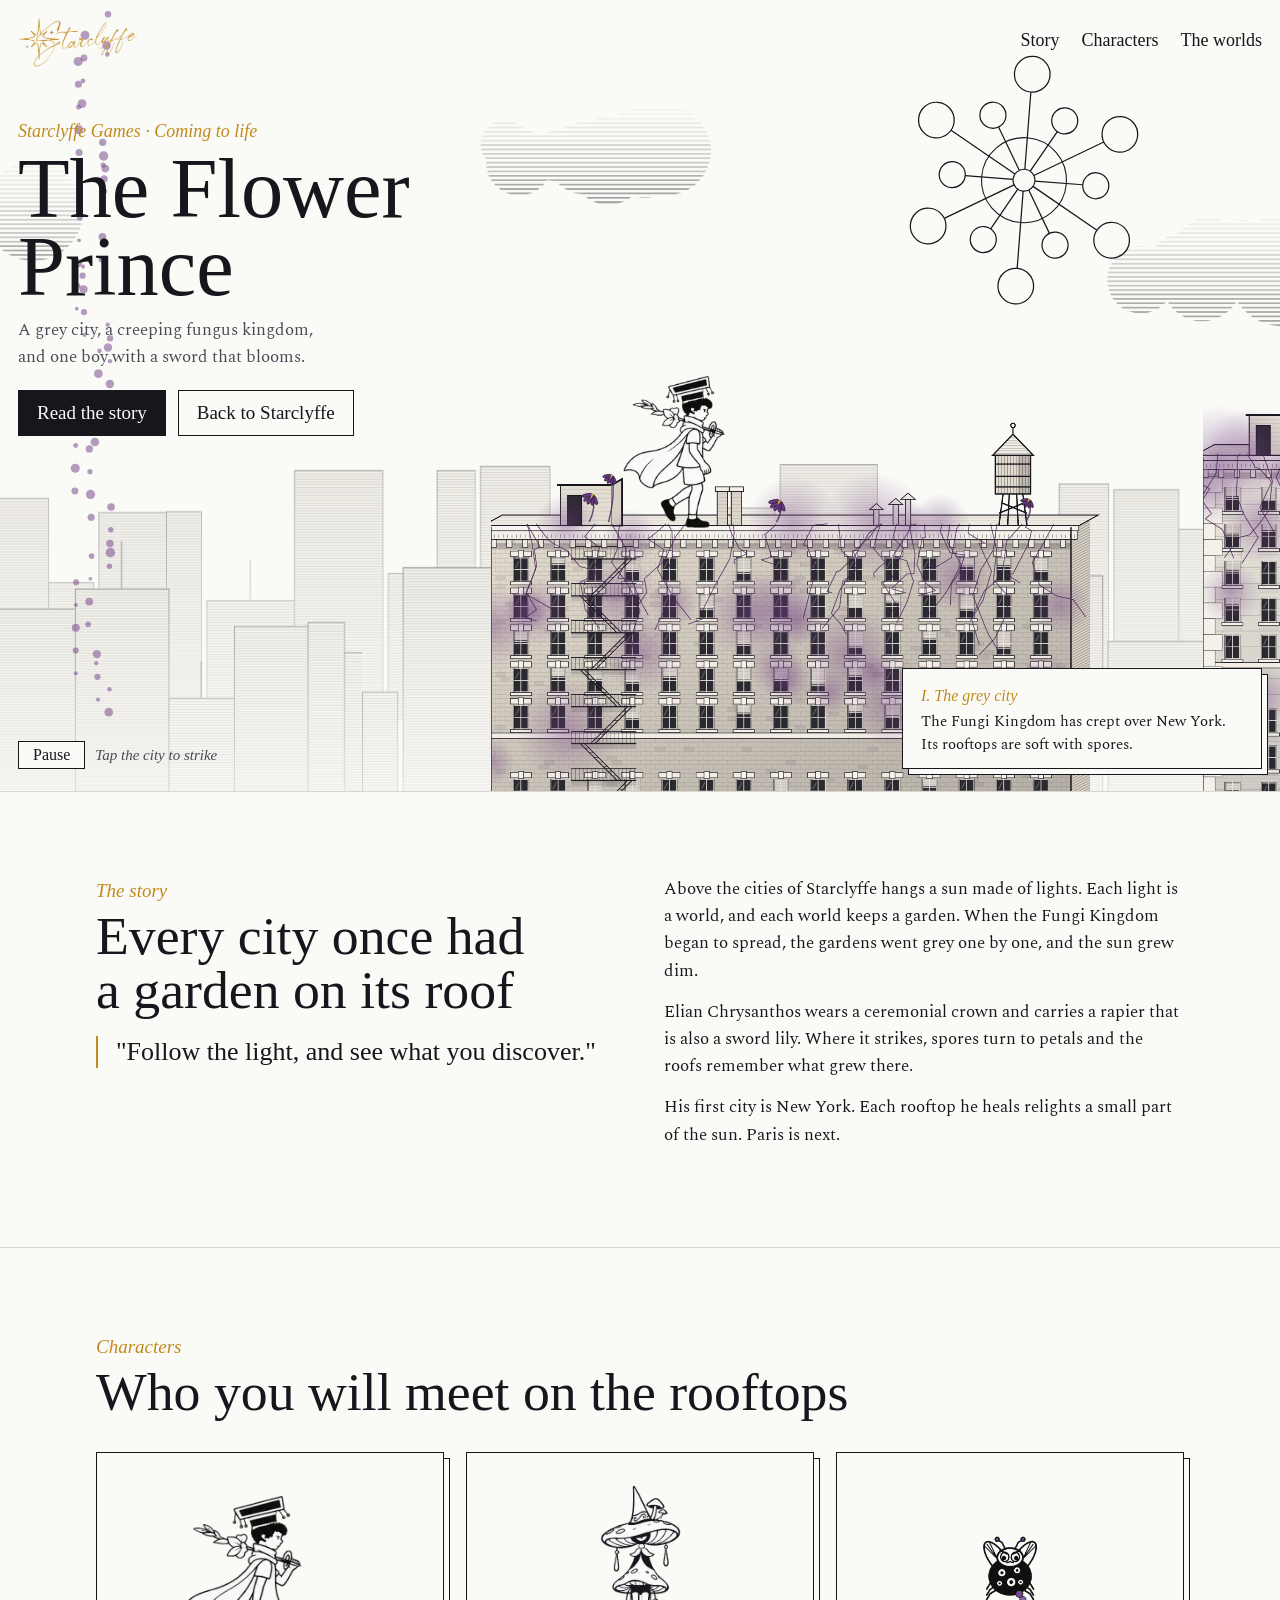
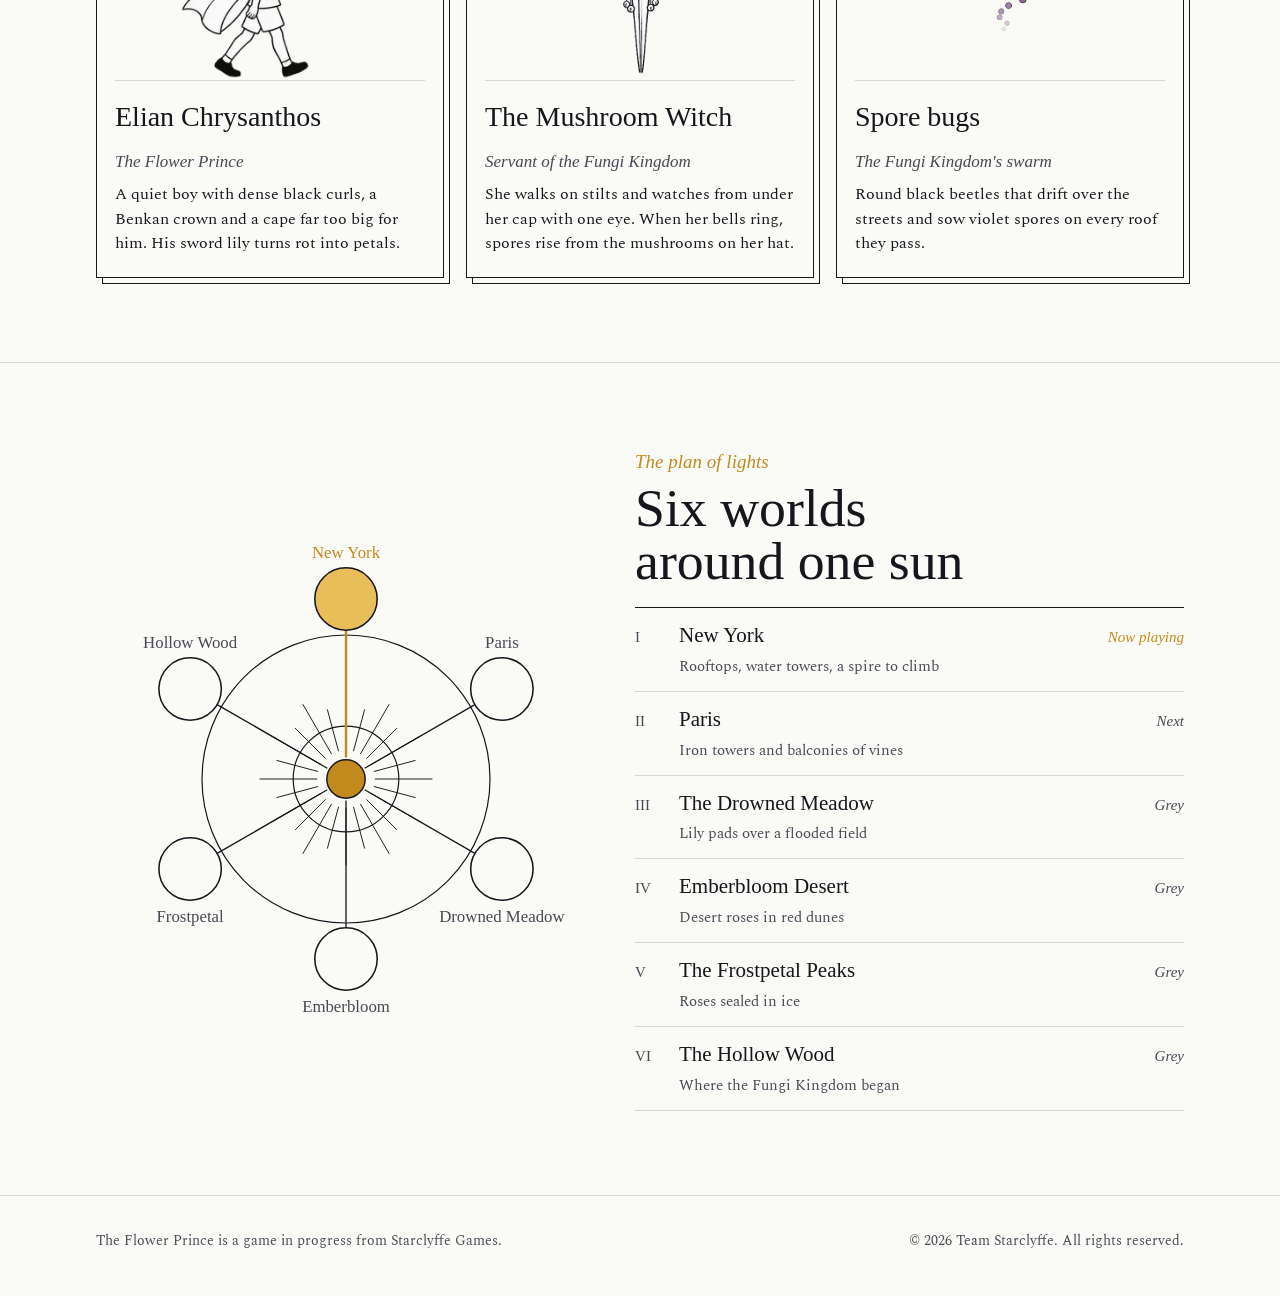
==== commit 38b67882: "Add files via upload" ====
--- a/flowerprince/index.html
+++ b/flowerprince/index.html
@@ -5,7 +5,6 @@
 <meta name="viewport" content="width=device-width, initial-scale=1, viewport-fit=cover">
 <link rel="icon" href="/favicon.png">
 <title>The Flower Prince</title>
-<meta name="claude:viewport-fit-sides" content="cover">
 <meta name="description" content="The Flower Prince, a game in progress from Starclyffe. A grey city, a fungus kingdom, and one boy with a sword that blooms.">
 <link rel="preconnect" href="https://fonts.googleapis.com">
 <link rel="preconnect" href="https://fonts.gstatic.com" crossorigin>
@@ -79,7 +78,7 @@
 .sprite { width: var(--w); background-repeat: no-repeat; background-position: 0 0; background-size: calc(var(--n) * var(--w)) 100%; animation: play var(--d) steps(var(--n)) infinite; }
 @keyframes play { to { background-position: calc(var(--n) * var(--w) * -1) 0; } }
 .s-elian { --w: 214px; aspect-ratio: 486 / 436; background-image: url(assets/elian_walk_right_sheet.png); --n: 8; --d: 1s; }
-.s-witch { --w: 118px; aspect-ratio: 520 / 880; background-image: url(assets/witch_idle_sheet.png); --n: 8; --d: 1.12s; }
+.s-witch { --w: 125px; aspect-ratio: 300 / 480; background-image: url(assets/witch_spin_sheet.png); --n: 10; --d: 2s; }
 .s-bug { --w: 150px; aspect-ratio: 1; background-image: url(assets/sporebug_fly_sheet.png); --n: 6; --d: .48s; margin-bottom: 30px; }
 
 .lights { display: grid; grid-template-columns: minmax(0, 1fr) minmax(0, 1.1fr); gap: 40px; align-items: center; }
@@ -156,7 +155,7 @@
           <p>A quiet boy with dense black curls, a Benkan crown and a cape far too big for him. His sword lily turns rot into petals.</p>
         </article>
         <article>
-          <div class="pic"><div class="sprite s-witch" role="img" aria-label="The Mushroom Witch swaying"></div></div>
+          <div class="pic"><div class="sprite s-witch" role="img" aria-label="The Mushroom Witch turning in place"></div></div>
           <h3>The Mushroom Witch</h3>
           <div class="role">Servant of the Fungi Kingdom</div>
           <p>She walks on stilts and watches from under her cap with one eye. When her bells ring, spores rise from the mushrooms on her hat.</p>
@@ -220,6 +219,7 @@
     slash: { src: 'fx_slash_right_sheet.png', fw: 486, fh: 436, px: 243, py: 428, d: [50, 50, 60, 70, 80, 100] },
     witch: { src: 'witch_idle_sheet.png', fw: 520, fh: 880, px: 261, py: 859, d: Array(8).fill(140) },
     cast: { src: 'witch_cast_sheet.png', fw: 520, fh: 880, px: 261, py: 859, d: [90, 90, 90, 110, 110, 110, 100, 120] },
+    spin: { src: 'witch_spin_sheet.png', fw: 300, fh: 480, px: 150, py: 462, d: Array(10).fill(100) },
     wdie: { src: 'witch_death_sheet.png', fw: 520, fh: 880, px: 261, py: 859, d: [60, 80, 90, 90, 100, 110, 400] },
     bug: { src: 'sporebug_fly_sheet.png', fw: 256, fh: 256, px: 128, py: 128, d: Array(6).fill(80) },
     bdie: { src: 'sporebug_death_sheet.png', fw: 256, fh: 256, px: 128, py: 128, d: [60, 80, 90, 90, 100, 110, 400] }
@@ -243,6 +243,7 @@
 
   /* ------------------------------------------------------------------ engraved city */
   const ES = .42;                   // Elian's scale: about 135 units tall
+  const TAU = Math.PI * 2, SPIN_SC = ES * .65 * 797 / 448;   // turnaround frames match the idle witch's height
   const B = [
     { x: -300, w: 660, roof: 600, mat: 'brick', fire: .12, tower: .9, props: ['bulkhead', 'chimney', 'vents'], enemies: [{ type: 'witch', x: 160, act: 'full' }], land: -150 },
     { x: 510, w: 440, roof: 520, mat: 'stone', props: ['bulkhead', 'ac', 'antenna'], enemies: [{ type: 'bug' }, { type: 'bug' }], land: 570 },
@@ -602,7 +603,7 @@
   function drawWitch(f, t) {
     const S = SH[f.anim]; if (f.anim === 'wdie' && f.t > S.total + 600) return;
     f.ph = (f.ph || 0) + (f.spin || 0) * dt;
-    const sc = ES * .65, spin = f.spin || 0;
+    const sc = ES * .65, spin = f.spin || 0, turning = spin > .3 && f.anim !== 'wdie';
     ctx.save(); ctx.translate(f.x, f.y + (f.dy || 0));
     ctx.rotate(f.dizzy ? Math.sin(t * 6.5) * .16 : spin > 1 ? Math.sin(t * 22) * .025 : 0);
     const rings = (front) => {   // speed lines wrapped around her body
@@ -613,8 +614,10 @@
     };
     rings(false);
     const body = (ph, alpha) => {
-      ctx.save(); let sx = spin > .3 ? Math.cos(ph) : 1; if (Math.abs(sx) < .14) sx = .14 * (sx < 0 ? -1 : 1); ctx.scale(sx, 1);
-      if (f.flash > 0) sprite('wdie', 0, 0, 0, sc, false, alpha, 0); else sprite(f.anim, f.t, 0, 0, sc, f.anim === 'witch', alpha);
+      ctx.save();   // a real turnaround: pick the drawing that faces the current angle
+      if (f.flash > 0) sprite('wdie', 0, 0, 0, sc, false, alpha, 0);
+      else if (turning) { const n = SH.spin.d.length, a = ((ph % TAU) + TAU) % TAU; sprite('spin', 0, 0, 0, SPIN_SC, true, alpha, Math.floor(a / TAU * n + .5) % n); }
+      else sprite(f.anim, f.t, 0, 0, sc, f.anim === 'witch', alpha);
       ctx.restore();
     };
     if (spin > 5 && f.anim !== 'wdie') { body(f.ph - .5, .14); body(f.ph - .25, .26); }
